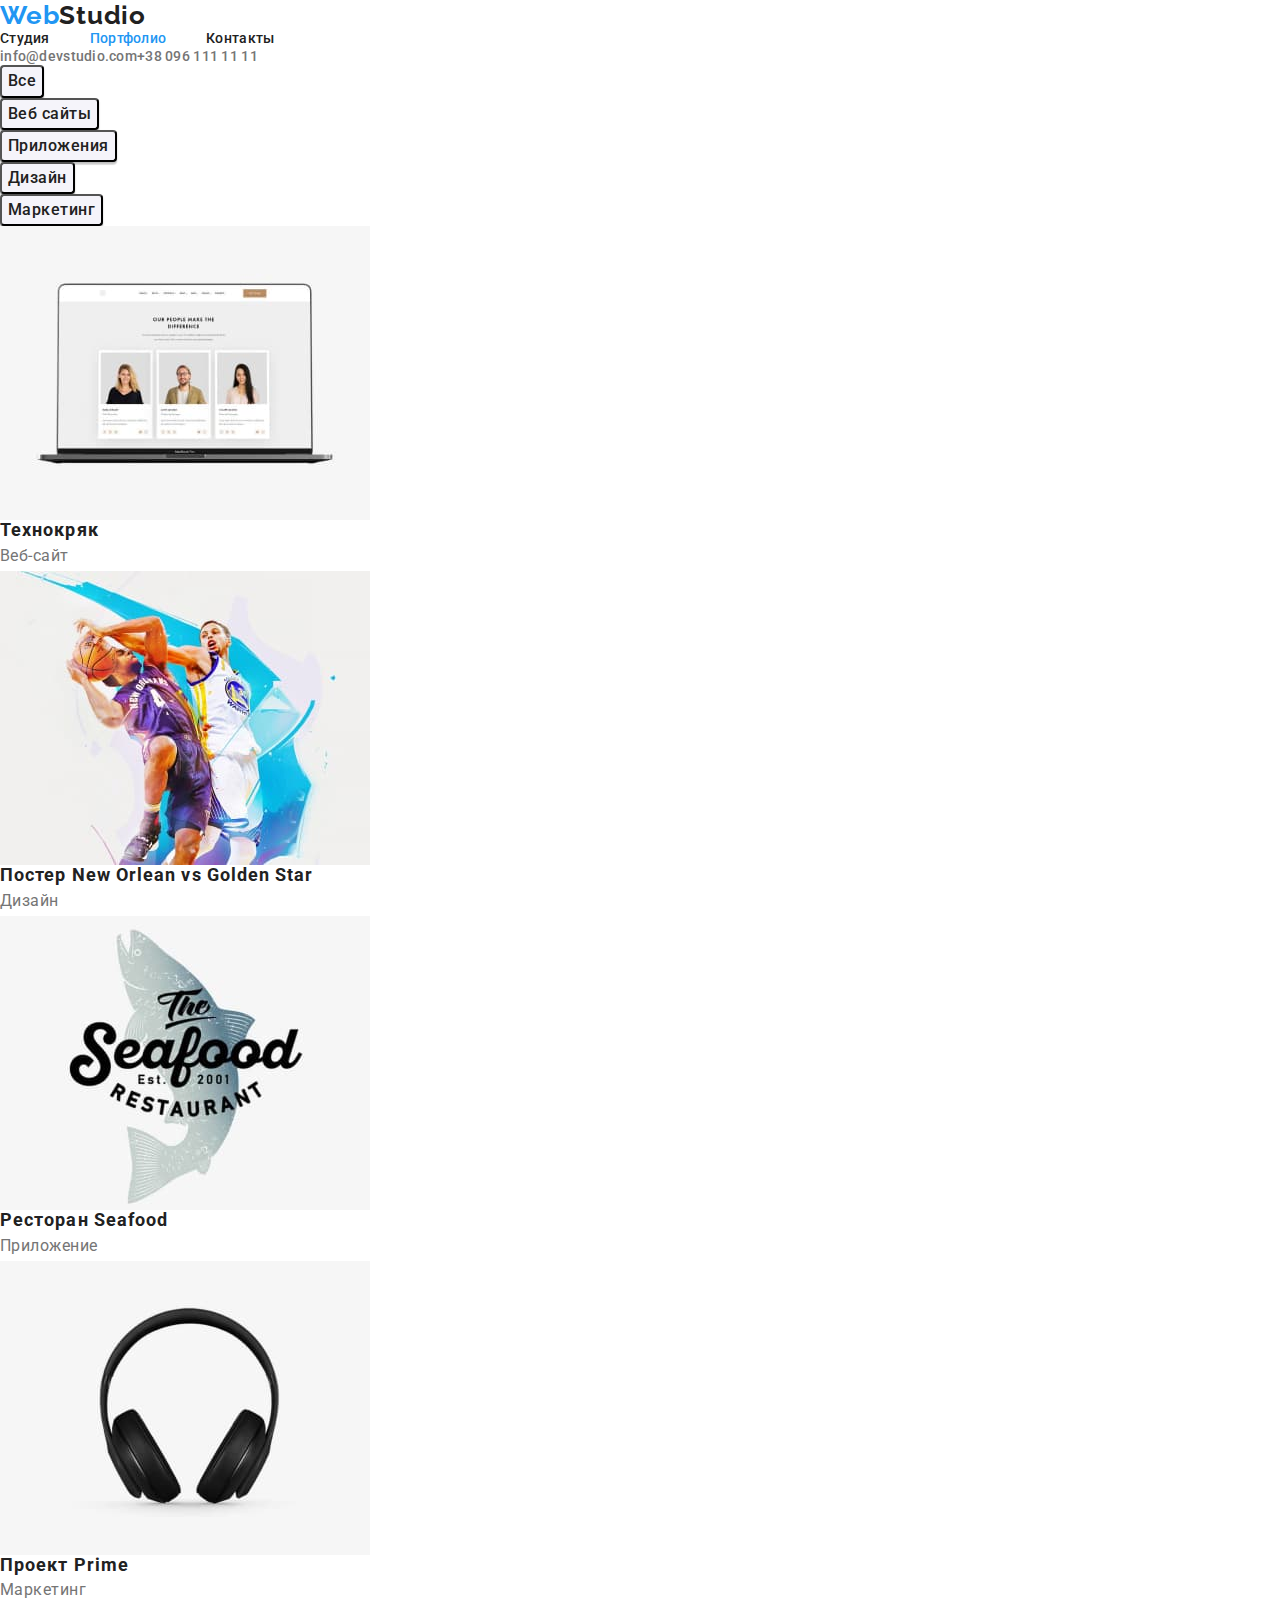
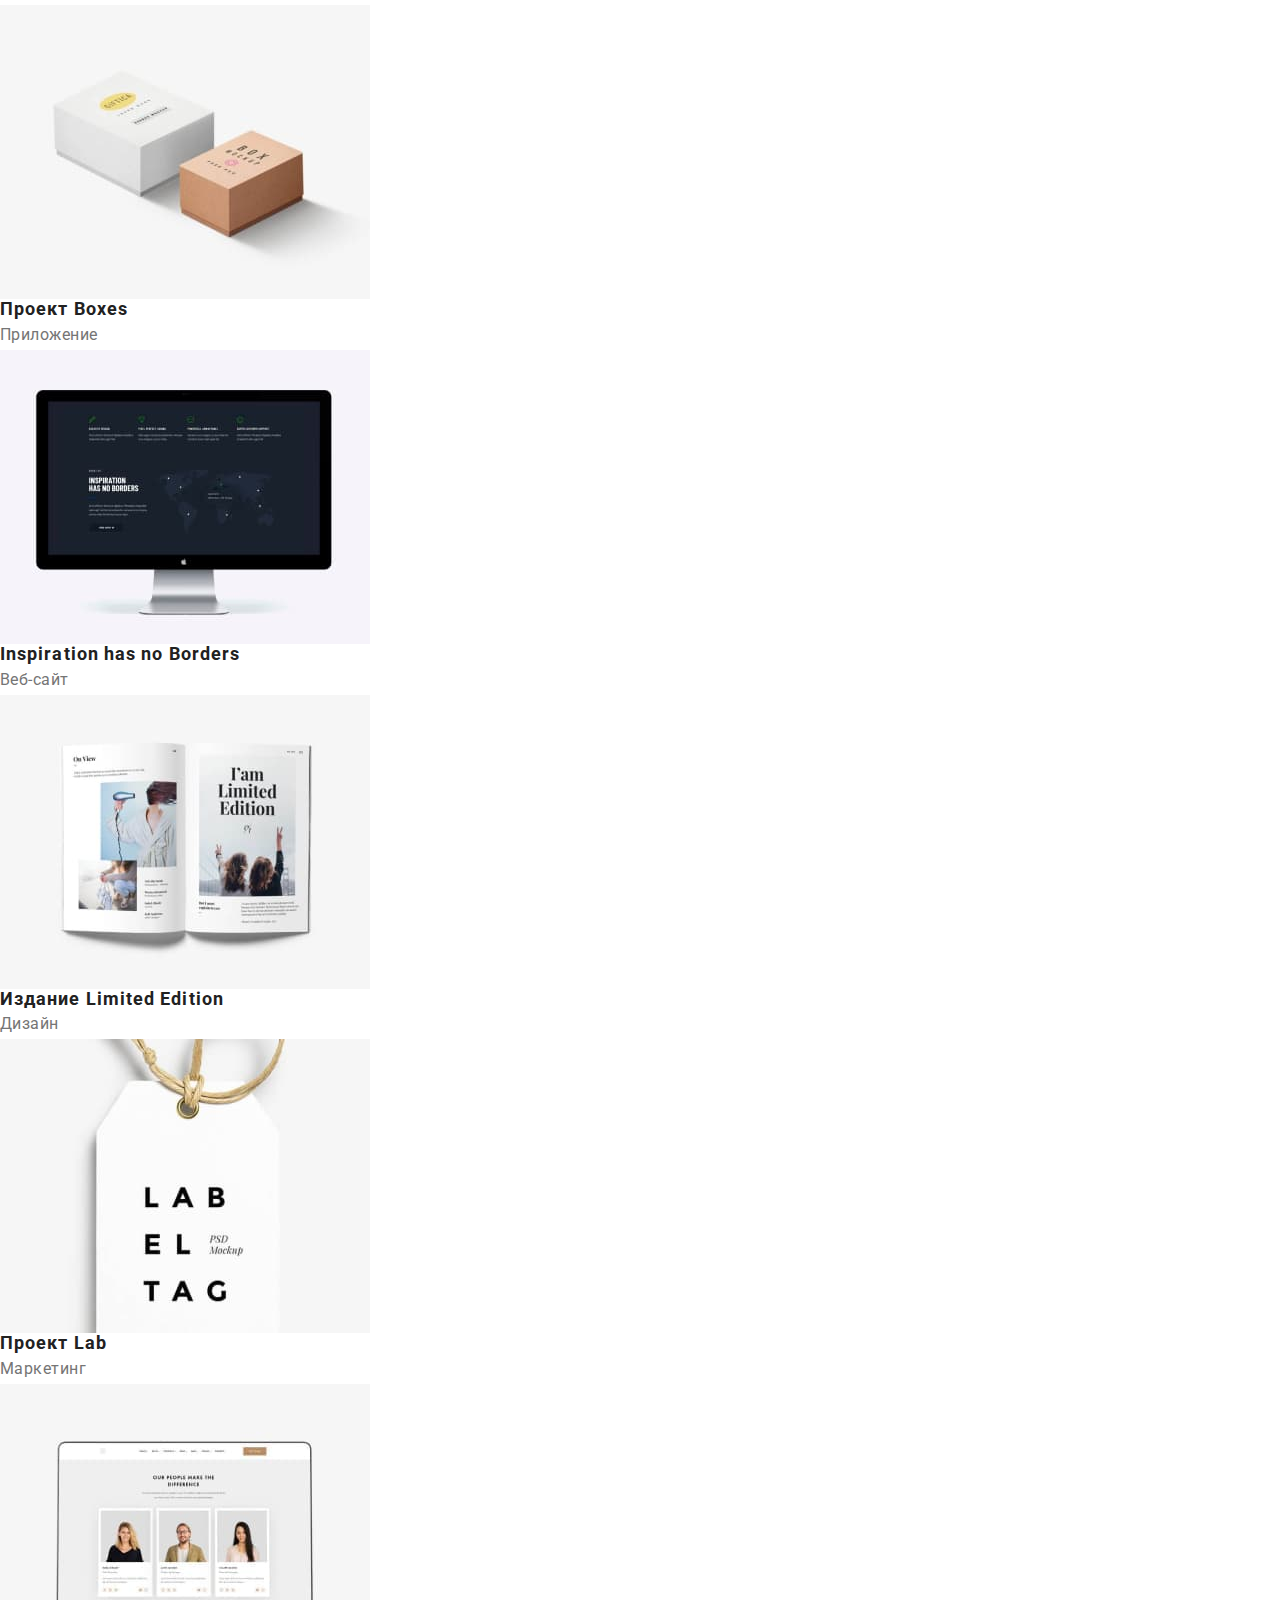
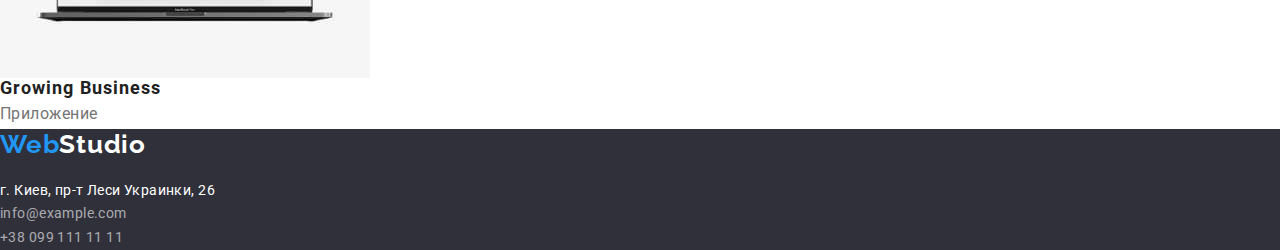
==== portfolio.html @ 6d235d48 "сделал позиционирование до секции about." ====
<!DOCTYPE html>
<html lang="ru">

<head>
    <meta charset="UTF-8">
    <meta http-equiv="X-UA-Compatible" content="IE=edge">
    <meta name="viewport" content="width=device-width, initial-scale=1.0">
    <title>WebStudio</title>
<link rel="preconnect" href="https://fonts.gstatic.com">
<link href="https://fonts.googleapis.com/css2?family=Raleway:wght@700&family=Roboto:wght@400;500;700;900&display=swap"
    rel="stylesheet">
<link rel="stylesheet" href="https://cdnjs.cloudflare.com/ajax/libs/modern-normalize/1.0.0/modern-normalize.min.css" />
<link rel="stylesheet" href="./css/style.css">
</head>
<body>
                                            
                                             <!-- HEADER -->
      <header>
          <nav class="nav-menu">
      <a class="logo link" href="./index.html" lang="en">
                 <span class="logo-text"><span class="logo-two">Web</span>Studio</span>
       </a>
                
     <ul class="nav list"> 
                
                 <li>
                  <a href="./index.html" class="link">Студия</a>
                 </li>
                
                   <li>
                  <a href="./portfolio.html" class="link current">Портфолио</a>
                 </li >
                
              <li>
               <a href="#" class="link">Контакты</a>
             </li>
                
             </ul>
                
              </nav>
<ul class="contacts-top">
    <li>
        <a href="mailto:info@devstudio.com" class="link">info@devstudio.com</a>
    </li>
    <li>
        <a href="tel:+380961111111" class="link">+38 096 111 11 11</a>
    </li>
</ul>

</header>
  <main>                                 

                                                             
      <section class="portfolio-section">
                                                      <!-- h1 Фильтра -->
        <ul class="filters list"> 
   <li> <button type= "button" class="item"> Все </button> </li>
   <li> <button type="button" class="item"> Веб сайты </button> </li>
   <li> <button type="button" class="item"> Приложения </button> </li>
   <li> <button type="button" class="item"> Дизайн </button> </li>
  <li>  <button type="button" class="item"> Маркетинг </button> </li>
</ul>
                                                    <!-- h2 список наших проектов-->
<ul class="projects list"> 

    <li class="portfolio-page">
    <a href="#"class="portfolio-link">
        <img src="./images/laptop.jpg" alt="ноутбук" width="370" height="294">
        <h3 class="project-title">Технокряк</h3>
        <p class="project-type">Веб-сайт</p>
    </a>
</li class="portfolio-page">
<li>
<a href="#"class="portfolio-link">
    <img src="./images/neworlean.jpg" alt="баскетболист" width="370" height="294">
    <h3 class="project-title">Постер <span lang="en">New Orlean vs Golden Star</span> </h3>
    <p class="project-type">Дизайн</p>
   
  </a>
</li>
<li class="portfolio-page">

    <a href="#"class="portfolio-link">
    <img src="./images/seafood.jpg" width="370" height="294" alt="лого ресторана">
    <h3 class="project-title">Ресторан <span lang="en">Seafood</span></h3>
    <p class="project-type">Приложение</p>
</a>  
<li class="portfolio-page">
<a href="#"class="portfolio-link">
    <img src="./images/headphones.jpg" alt="Наушники" width="370" height="294">
    <h3 class="project-title">Проект <span lang="en">Prime</span></h3>
    <p class="project-type"> Маркетинг</p>
  </a>
</li>
<li class="portfolio-page">
    <a href="#"class="portfolio-link">
        <img src="./images/boxes.jpg" alt="Коробки" width="370" height="294">
        <h3 class="project-title">Проект <span lang="en">Boxes</span></h3>
        <p class="project-type">Приложение</p>
    </a>
</li>
<li class="portfolio-page">
    <a href="#"class="portfolio-link">
        <img src="./images/computer.jpg" alt="компьютер" width="370" height="294">
        <h3 class="project-title"><span lang="en">Inspiration has no Borders</span></h3>
        <p class="project-type">Веб-сайт</p>
    </a>
</li>

<li class="portfolio-page">
    <a href="#"class="portfolio-link">
        <img src="./images/limitededition.jpg" alt="Издание журнала" width="370" height="294">
        <h3 class="project-title">Издание <span lang="en">Limited Edition</span></h3>
        <p class="project-type">Дизайн</p>
    </a>
</li>
<li class="portfolio-page">
    <a href="#"class="portfolio-link">
        <img src="./images/lab.jpg" alt="Маркетинговый проект" width="370" height="294">
        <h3 class="project-title">Проект <span lang="en">Lab</span></h3>
        <p class="project-type">Маркетинг</p>
    </a>
</li>
<li class="portfolio-page">
    <a href="#"class="portfolio-link">
        <img src="./images/growingb.jpg" alt="ноутбук" width="370" height="294">
        <h3 class="project-title"><span lang="en">Growing Business</span></h3>
        <p class="project-type">Приложение</p>
    </a>
</li>
</ul>

</section>
</main>
                                                    <!-- Footer -->
  <footer class="footer">
                            
               <a class="logo link" href="./index.html" lang="en">
          <p class="footer-logo-studio"><span class="footer-web">Web</span>Studio</p>
                 </a>
       <address class="footer-address">г. Киев, пр-т Леси Украинки, 26 </address>
                                
        <ul>
               <li class="footer-contact">
             <a class="footer-mail" href="mailto:info@example.com">info@example.com</a>
                </li>
                                
                <li class="footer-contact">
                <a class="footer-tel" href="tel:+380991111111">+38 099 111 11 11</a>
               </li>
        </ul>
                                
 </footer>

 </body>    

 </html>
---- css/style.css ----
:root {
  /* Black */
  --primary-text-color: #000000;
  /* 2nd gray */
  --secondary-text-color: #757575;
  /* White */
  --primary-white-color: #ffffff;
  /* Title black */
  --title-text-color: #212121;
  /* Accent blue */
  --accent-color: #2196f3;
  /* Background Accent blue */
  --accentbgr-color: #188ce8;
  /* Hero, footer background color */
  --darkbgr-color: #2f303a;
  /* Main background color*/
  --mainbgr-color: #e5e5e5;
  /* 2nd Main background color */
  --mainbgrtwo-color: #f5f4fa;
  /* Logo Font */
  --logo-font: Raleway;
  /* Main Font */
  --main-font: Roboto;
}

h1,
h2,
h3,
h4,
h5,
h6,
p {
  margin-top: 0;
  margin-bottom: 0;
}

ul,
ol {
  margin-top: 0;
  margin-bottom: 0;
  padding-left: 0;
}
img {
  display: block;
}

body {
  background-color: var(--primary-white-color);
  color: var(--primary-text-color);
  font-family: var(--main-font), sans-serif;
}

/* Link */
.link {
  text-decoration: none;
  color: inherit;
}
ul {
  list-style: none;
}

.container {
  width: 1200px;
  padding-left: 15px;
  padding-right: 15px;
  margin: 0 auto;
}
.section {
  padding-top: 94px;
  padding-bottom: 94px;
}
/* Хедер */
.header {
  padding-top: 24px;
  padding-bottom: 25px;
  border: 1px solid #ececec;
}

.header-container {
  display: flex;
  align-items: center;
}
.navigation {
  display: flex;
  align-items: center;
}
.nav {
  display: flex;
  align-items: center;
}
.contacts-top {
  display: flex;
  align-items: center;
}

/* Логотип */

.logo-two {
  font-family: var(--logo-font);
  font-style: normal;
  font-weight: 700;
  font-size: 26px;
  line-height: 1.19;

  letter-spacing: 0.03em;

  color: var(--accent-color);
}

.logo-text {
  font-family: var(--logo-font);
  font-style: normal;
  font-weight: 700;
  font-size: 26px;
  line-height: 1.19;

  letter-spacing: 0.03em;

  color: var(--title-text-color);
}

.logo {
  margin-right: 93px;
}

/*  навигационные кнопки хедера */

.nav {
  font-family: Roboto;
  font-style: normal;
  font-weight: 500;
  font-size: 14px;
  line-height: 1.14;
  letter-spacing: 0.02em;

  color: #212121;
}

.nav > li:not(:last-child) {
  margin-right: 40px;
}

.link:hover,
.link:focus {
  font-family: var(--main-font);
  font-style: normal;
  font-weight: 500;
  font-size: 14px;
  line-height: 1.14;
  letter-spacing: 0.02em;

  color: var(--accent-color);
}

.list .link.current {
  color: var(--accent-color);
}

.contacts-top .link {
  font-family: var(--main-font);
  font-style: normal;
  font-weight: 500;
  font-size: 14px;
  line-height: 1.14;
  letter-spacing: 0.02em;

  color: #757575;
}
.contacts-top .link:hover,
.contacts-top .link:focus {
  font-family: var(--main-font);
  font-style: normal;
  font-weight: 500;
  font-size: 14px;
  line-height: 1.14;
  letter-spacing: 0.02em;

  color: var(--accent-color);
}
.mail-link {
  margin-left: 331px;
  margin-right: 50px;
}

/* Hero */
.hero-title {
  font-family: var(--main-font);
  font-style: normal;
  font-weight: 900;
  font-size: 44px;
  line-height: 1.36;

  /* or 136% */

  text-align: center;
  letter-spacing: 0.06em;
  text-transform: uppercase;
  color: var(--primary-white-color);
}

.hero {
  background-color: var(--darkbgr-color);
  padding-top: 200px;
  padding-bottom: 210px;
  text-align: center;
}

.hero-btn {
  color: var(--primary-white-color);
  background-color: var(--accent-color);
  font-family: var(--main-font);
  font-weight: 700;
  font-size: 16px;
  line-height: 1.88;
  /* identical to box height, or 187% */
  display: flex;
  letter-spacing: 0.06em;
  box-shadow: 0px 4px 4px rgba(0, 0, 0, 0.15);
  border-radius: 4px;
  cursor: pointer;
  margin-top: 40px;
  margin-right: auto;
  margin-left: auto;
  padding-top: 10px;
  padding-right: 32px;
  padding-bottom: 10px;
  padding-left: 32px;
}

.hero-btn:hover,
.hero-btn:focus {
  background-color: var(--accentbgr-color);
}
/* Наши преимущества */

.advantages,
.about {
  background-color: var(--mainbgr-color);
}
.advantages-title {
  font-family: var(--main-font);
  font-style: normal;
  font-weight: bold;
  font-size: 14px;
  line-height: 1.14;
  letter-spacing: 0.03em;
  text-transform: uppercase;

  color: var(--title-text-color);
}
.advantages-item {
  font-family: var(--main-font);
  font-style: normal;
  font-weight: normal;
  font-size: 14px;
  line-height: 1.71;
  /* or 171% */

  letter-spacing: 0.03em;
  color: var(--secondary-text-color);
  margin-top: 10px;
  margin-right: 30px;
}
.advantages-item:not(:last-child) {
  margin-top: 10px;
  margin-right: 30px;
}

/* -- Чем мы занимаемся --> */

.about-title {
  font-family: var(--main-font);
  font-style: normal;
  font-weight: bold;
  font-size: 36px;
  line-height: 1.16;
  text-align: center;
  letter-spacing: 0.03em;

  color: var(--title-text-color);
}
.advantages-container {
  display: flex;
  justify-content: space-between;
  margin-right: 30px;
}
.advantages-title {
  display: flex flex;
}

/* -- Список команды --> */
.team-section {
  background-color: var(--mainbgrtwo-color);
}

.team-title {
  font-family: var(--main-font);
  font-style: normal;
  font-weight: bold;
  font-size: 36px;
  line-height: 1.16;
  text-align: center;
  letter-spacing: 0.03em;

  color: var(--title-text-color);
}

.name {
  font-family: var(--main-font);
  font-style: normal;
  font-weight: 500;
  font-size: 16px;
  line-height: 1.18;

  letter-spacing: 0.03em;

  color: var(--title-text-color);
}
.team-job {
  font-family: var(--main-font);
  font-style: normal;
  font-weight: normal;
  font-size: 16px;
  line-height: 19px;

  letter-spacing: 0.03em;

  color: var(--secondary-text-color);
}
/* Footer */
.footer {
  background-color: var(--darkbgr-color);
}

/* Footer logo */

.footer-web {
  font-family: var(--logo-font);
  font-style: normal;
  font-weight: bold;
  font-size: 26px;
  line-height: 1.19;

  letter-spacing: 0.03em;

  color: var(--accent-color);
}

.footer-logo-studio {
  font-family: var(--logo-font);
  font-style: normal;
  font-weight: bold;
  font-size: 26px;
  line-height: 1.19;
  letter-spacing: 0.03em;

  color: var(--primary-white-color);
}

.footer-address {
  font-family: var(--main-font);
  font-style: normal;
  font-weight: normal;
  font-size: 14px;
  line-height: 1.72;
  letter-spacing: 0.03em;

  color: var(--primary-white-color);
}

.footer-mail,
.footer-tel {
  font-family: var(--main-font);
  font-style: normal;
  font-weight: normal;
  font-size: 14px;
  line-height: 1.71;

  letter-spacing: 0.03em;

  color: rgba(255, 255, 255, 0.6);
}
.footer-mail:hover,
.footer-mail:focus,
.footer-tel:hover,
.footer-tel:focus {
  color: var(--accent-color);
}

.footer-mail,
.footer-tel {
  text-decoration: none;
}

/* Портфолио */

.main {
  background-color: var(--mainbgrtwo-color);
}

.filters .item {
  background-color: var(--mainbgrtwo-color);
  color: var(--title-text-color);
  font-family: var(--main-font);
  font-weight: 500;
  font-size: 16px;
  line-height: 1.64;

  text-align: center;
  letter-spacing: 0.03em;

  cursor: pointer;
  box-shadow: 0px 3px 1px rgba(0, 0, 0, 0.1), 0px 1px 2px rgba(0, 0, 0, 0.08),
    0px 2px 2px rgba(0, 0, 0, 0.12);
  border-radius: 4px;
}
.filters .item:hover,
.filters .item:focus {
  background-color: var(--accent-color);
  color: var(--primary-white-color);
}

/* -- h2 список наших проектов--> */
.portfolio-link {
  text-decoration: none;
}
.project-title {
  font-family: var(--main-font);
  font-style: normal;
  font-weight: bold;
  font-size: 18px;
  line-height: 2x;

  letter-spacing: 0.06em;

  color: var(--title-text-color);
}

.project-type {
  font-family: var(--main-font);
  font-style: normal;
  font-weight: normal;
  font-size: 16px;
  line-height: 30px;
  /* identical to box height, or 187% */

  letter-spacing: 0.03em;

  color: var(--secondary-text-color);
}
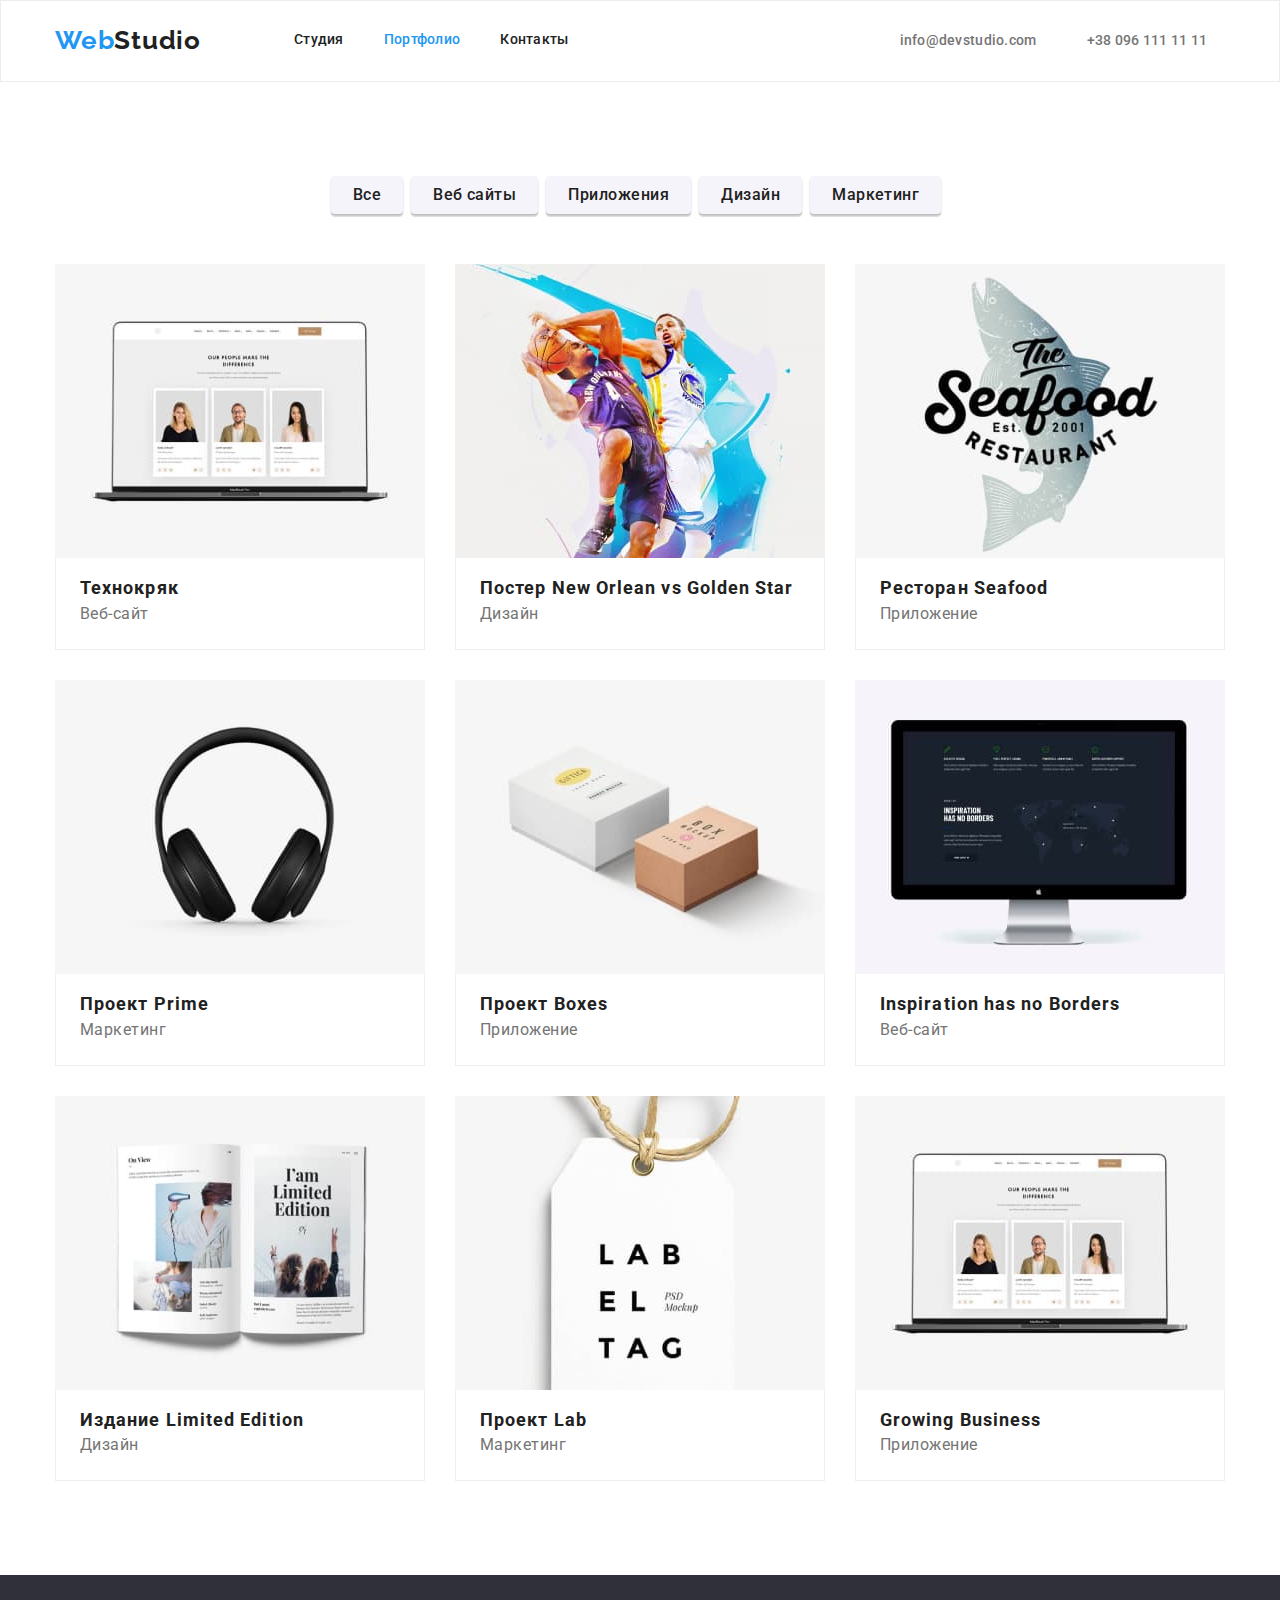
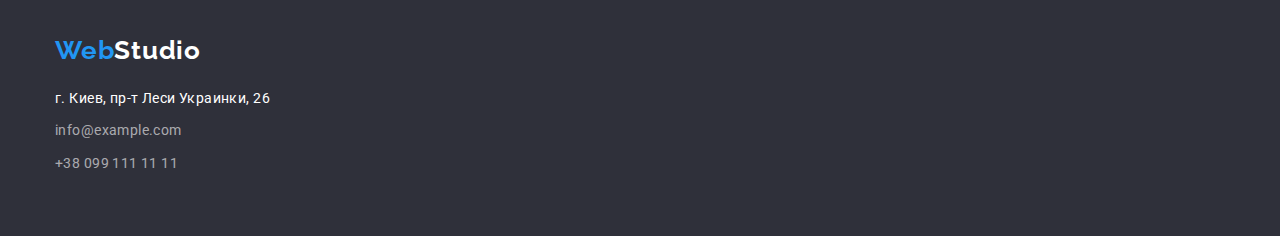
==== commit e1f17c86: "сделанные 2 страницы" ====
--- a/portfolio.html
+++ b/portfolio.html
@@ -15,45 +15,41 @@
 <body>
                                             
                                              <!-- HEADER -->
-      <header>
-          <nav class="nav-menu">
-      <a class="logo link" href="./index.html" lang="en">
-                 <span class="logo-text"><span class="logo-two">Web</span>Studio</span>
-       </a>
-                
-     <ul class="nav list"> 
-                
-                 <li>
-                  <a href="./index.html" class="link">Студия</a>
-                 </li>
-                
-                   <li>
-                  <a href="./portfolio.html" class="link current">Портфолио</a>
-                 </li >
-                
-              <li>
-               <a href="#" class="link">Контакты</a>
-             </li>
-                
-             </ul>
-                
-              </nav>
-<ul class="contacts-top">
-    <li>
-        <a href="mailto:info@devstudio.com" class="link">info@devstudio.com</a>
-    </li>
-    <li>
-        <a href="tel:+380961111111" class="link">+38 096 111 11 11</a>
-    </li>
-</ul>
-
-</header>
+    <!-- HEADER -->
+    <header class="header">
+        
+        <div class="container header-container">
+            <nav class="navigation">
+                <a class="logo link" href="./index.html" lang="en">
+                    <span class="logo-text"><span class="logo-two">Web</span>Studio</span>
+                </a>
+    
+                <ul class="nav list">
+    
+                    <li><a href="./index.html" class="link">Студия</a> </li>
+                    <li><a href="./portfolio.html" class="link current">Портфолио</a> </li>
+                    <li><a href="#" class="link">Контакты</a> </li>
+                </ul>
+    
+            </nav>
+    
+            <ul class="contacts-top">
+                <li>
+                    <a href="mailto:info@devstudio.com" class="link mail-link">info@devstudio.com</a>
+                </li>
+                <li>
+                    <a href="tel:+380961111111" class="link">+38 096 111 11 11</a>
+                </li>
+            </ul>
+        </div>
+    </header>
   <main>                                 
 
-                                                             
-      <section class="portfolio-section">
-                                                      <!-- h1 Фильтра -->
-        <ul class="filters list"> 
+                                                             <!--h1 фильтра  -->
+      <section class="portfolio section">
+        <div class="container">
+                                                      
+        <ul class="filters list parents"> 
    <li> <button type= "button" class="item"> Все </button> </li>
    <li> <button type="button" class="item"> Веб сайты </button> </li>
    <li> <button type="button" class="item"> Приложения </button> </li>
@@ -61,96 +57,130 @@
   <li>  <button type="button" class="item"> Маркетинг </button> </li>
 </ul>
                                                     <!-- h2 список наших проектов-->
-<ul class="projects list"> 
+
+                                                    
+<ul class="projects list parents-projects"> 
 
     <li class="portfolio-page">
-    <a href="#"class="portfolio-link">
+    <a href="#" class="portfolio-link">
         <img src="./images/laptop.jpg" alt="ноутбук" width="370" height="294">
+    </a>
+    <div class="card"> 
         <h3 class="project-title">Технокряк</h3>
         <p class="project-type">Веб-сайт</p>
-    </a>
-</li class="portfolio-page">
-<li>
+    </div>
+</li>
+
+<li class="portfolio-page">
 <a href="#"class="portfolio-link">
     <img src="./images/neworlean.jpg" alt="баскетболист" width="370" height="294">
+</a>
+<div class="card"> 
     <h3 class="project-title">Постер <span lang="en">New Orlean vs Golden Star</span> </h3>
     <p class="project-type">Дизайн</p>
-   
-  </a>
+</div>
+
 </li>
+
 <li class="portfolio-page">
 
-    <a href="#"class="portfolio-link">
+    <a href="#"class="portfolio-link"> 
     <img src="./images/seafood.jpg" width="370" height="294" alt="лого ресторана">
+    </a>
+    <div class="card">
     <h3 class="project-title">Ресторан <span lang="en">Seafood</span></h3>
     <p class="project-type">Приложение</p>
-</a>  
+    </div>
+</li>
+
 <li class="portfolio-page">
 <a href="#"class="portfolio-link">
+   
     <img src="./images/headphones.jpg" alt="Наушники" width="370" height="294">
+</a>
+<div class="card">
     <h3 class="project-title">Проект <span lang="en">Prime</span></h3>
     <p class="project-type"> Маркетинг</p>
-  </a>
-</li>
-<li class="portfolio-page">
-    <a href="#"class="portfolio-link">
-        <img src="./images/boxes.jpg" alt="Коробки" width="370" height="294">
-        <h3 class="project-title">Проект <span lang="en">Boxes</span></h3>
-        <p class="project-type">Приложение</p>
-    </a>
-</li>
-<li class="portfolio-page">
-    <a href="#"class="portfolio-link">
-        <img src="./images/computer.jpg" alt="компьютер" width="370" height="294">
-        <h3 class="project-title"><span lang="en">Inspiration has no Borders</span></h3>
-        <p class="project-type">Веб-сайт</p>
-    </a>
+</div>
 </li>
 
 <li class="portfolio-page">
     <a href="#"class="portfolio-link">
+        
+        <img src="./images/boxes.jpg" alt="Коробки" width="370" height="294">
+    </a>
+<div class="card"> 
+        <h3 class="project-title">Проект <span lang="en">Boxes</span></h3>
+        <p class="project-type">Приложение</p>
+</div>   
+</li>
+
+<li class="portfolio-page">
+    <a href="#"class="portfolio-link">
+        
+        <img src="./images/computer.jpg" alt="компьютер" width="370" height="294">
+    </a>
+    <div class="card">
+        <h3 class="project-title"><span lang="en">Inspiration has no Borders</span></h3>
+        <p class="project-type">Веб-сайт</p>
+    </div>
+</li>
+
+<li class="portfolio-page">
+    
+    <a href="#"class="portfolio-link">
         <img src="./images/limitededition.jpg" alt="Издание журнала" width="370" height="294">
+    </a>
+    <div class="card"> 
         <h3 class="project-title">Издание <span lang="en">Limited Edition</span></h3>
         <p class="project-type">Дизайн</p>
-    </a>
+    </div>
 </li>
+
 <li class="portfolio-page">
     <a href="#"class="portfolio-link">
         <img src="./images/lab.jpg" alt="Маркетинговый проект" width="370" height="294">
+    </a>
+    <div class="card">
         <h3 class="project-title">Проект <span lang="en">Lab</span></h3>
         <p class="project-type">Маркетинг</p>
-    </a>
+    </div>
 </li>
+
 <li class="portfolio-page">
     <a href="#"class="portfolio-link">
         <img src="./images/growingb.jpg" alt="ноутбук" width="370" height="294">
+    </a>
+    <div class="card"> 
         <h3 class="project-title"><span lang="en">Growing Business</span></h3>
         <p class="project-type">Приложение</p>
-    </a>
+    </div>
 </li>
 </ul>
-
+</div>
 </section>
 </main>
                                                     <!-- Footer -->
-  <footer class="footer">
-                            
-               <a class="logo link" href="./index.html" lang="en">
-          <p class="footer-logo-studio"><span class="footer-web">Web</span>Studio</p>
-                 </a>
-       <address class="footer-address">г. Киев, пр-т Леси Украинки, 26 </address>
-                                
-        <ul>
-               <li class="footer-contact">
-             <a class="footer-mail" href="mailto:info@example.com">info@example.com</a>
+    
+    <footer class="footer">
+        <div class="container footer-container">
+    
+            <a class="logo link" href="./index.html" lang="en">
+                <span class="footer-logo-studio"><span class="footer-web">Web</span>Studio</span>
+            </a>
+            <address class="footer-address">г. Киев, пр-т Леси Украинки, 26 </address>
+    
+            <ul>
+                <li class="footer-contact">
+                    <a class="footer-mail" href="mailto:info@example.com">info@example.com</a>
                 </li>
-                                
+    
                 <li class="footer-contact">
-                <a class="footer-tel" href="tel:+380991111111">+38 099 111 11 11</a>
-               </li>
-        </ul>
-                                
- </footer>
+                    <a class="footer-tel" href="tel:+380991111111">+38 099 111 11 11</a>
+                </li>
+            </ul>
+        </div>
+    </footer>
 
  </body>    
 
--- a/css/style.css
+++ b/css/style.css
@@ -261,10 +261,6 @@
   margin-top: 10px;
   margin-right: 30px;
 }
-.advantages-item:not(:last-child) {
-  margin-top: 10px;
-  margin-right: 30px;
-}
 
 /* -- Чем мы занимаемся --> */
 
@@ -278,14 +274,18 @@
   letter-spacing: 0.03em;
 
   color: var(--title-text-color);
+  margin-bottom: 50px;
 }
 .advantages-container {
   display: flex;
   justify-content: space-between;
   margin-right: 30px;
-}
-.advantages-title {
-  display: flex flex;
+  margin-top: 10px;
+}
+
+.about-container {
+  display: flex;
+  justify-content: space-between;
 }
 
 /* -- Список команды --> */
@@ -303,6 +303,7 @@
   letter-spacing: 0.03em;
 
   color: var(--title-text-color);
+  margin-bottom: 50px;
 }
 
 .name {
@@ -315,6 +316,9 @@
   letter-spacing: 0.03em;
 
   color: var(--title-text-color);
+  text-align: center;
+  margin-bottom: 10px;
+  
 }
 .team-job {
   font-family: var(--main-font);
@@ -326,10 +330,34 @@
   letter-spacing: 0.03em;
 
   color: var(--secondary-text-color);
+  text-align: center;
+  margin-bottom: 30px;
+}
+.team-img {
+margin-bottom: 30px;
+}
+
+.team-card {
+  width: 270px;
+  height: 368px;
+  background: var(--primary-white-color));
+  /* material shadow v1 */
+
+  box-shadow: 0px 1px 3px rgba(0, 0, 0, 0.12), 0px 1px 1px rgba(0, 0, 0, 0.14),
+    0px 2px 1px rgba(0, 0, 0, 0.2);
+  border-radius: 0px 0px 4px 4px;
+  margin-left: 30px;
+  flex-basis: calc((100% - 90px) / 3); 
+}
+.team-container {
+  display: flex;
+ margin-left: -30px;
 }
 /* Footer */
 .footer {
   background-color: var(--darkbgr-color);
+  padding-top: 60px;
+  padding-bottom: 60px;
 }
 
 /* Footer logo */
@@ -355,6 +383,7 @@
   letter-spacing: 0.03em;
 
   color: var(--primary-white-color);
+
 }
 
 .footer-address {
@@ -366,6 +395,8 @@
   letter-spacing: 0.03em;
 
   color: var(--primary-white-color);
+  margin-top: 20px;
+  margin-bottom: 9px;
 }
 
 .footer-mail,
@@ -379,6 +410,7 @@
   letter-spacing: 0.03em;
 
   color: rgba(255, 255, 255, 0.6);
+
 }
 .footer-mail:hover,
 .footer-mail:focus,
@@ -391,6 +423,10 @@
 .footer-tel {
   text-decoration: none;
 }
+.footer-contact:not(:last-child) {
+  margin-bottom: 9px;
+}
+
 
 /* Портфолио */
 
@@ -410,19 +446,56 @@
   letter-spacing: 0.03em;
 
   cursor: pointer;
-  box-shadow: 0px 3px 1px rgba(0, 0, 0, 0.1), 0px 1px 2px rgba(0, 0, 0, 0.08),
-    0px 2px 2px rgba(0, 0, 0, 0.12);
-  border-radius: 4px;
+  box-shadow: 0px 3px 1px rgba(0, 0, 0, 0.1), 0px 1px 2px rgba(0, 0, 0, 0.08), 0px 2px 2px rgba(0, 0, 0, 0.12);
+border-radius: 4px;
+  border: none;
+margin-right: 8px;
+margin-bottom: 50px;
+padding: 6px 22px;
+
 }
 .filters .item:hover,
 .filters .item:focus {
   background-color: var(--accent-color);
   color: var(--primary-white-color);
 }
+.parents {
+  display: flex;
+  text-align: center;
+  justify-content: center;
+}
+
 
 /* -- h2 список наших проектов--> */
+.card {
+background: #FFFFFF;
+border: 1px solid #EEEEEE;
+box-sizing: border-box;
+border-top: none;
+padding: 20px 24px
+}
+
+
+
+.parents-projects
+{
+  display: flex;
+  flex-wrap: wrap;
+margin-left: -30px;
+ margin-top: -30px;
+}
+
+
+
+.portfolio-page {
+  margin-left: 30px;
+  margin-top: 30px;
+  flex-basis: calc((100% - 90px) / 3);
+}
+
 .portfolio-link {
   text-decoration: none;
+  
 }
 .project-title {
   font-family: var(--main-font);
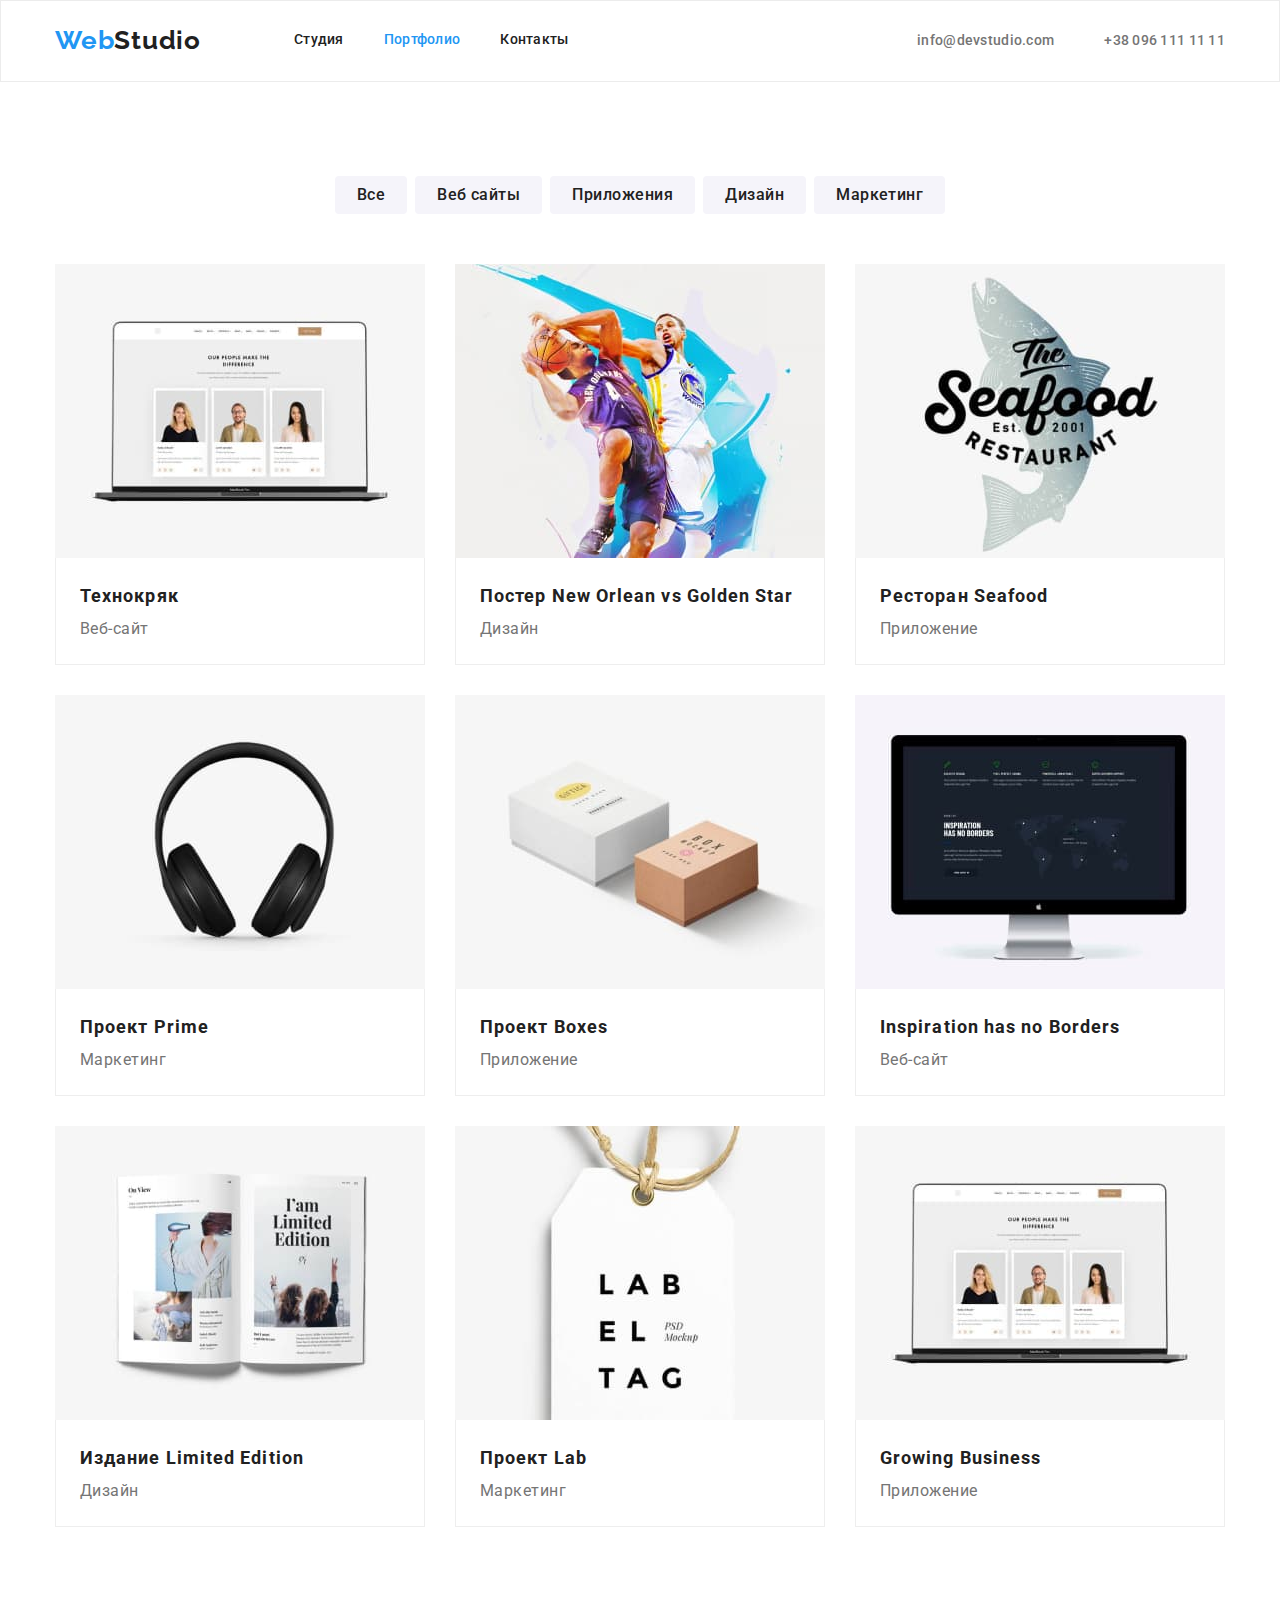
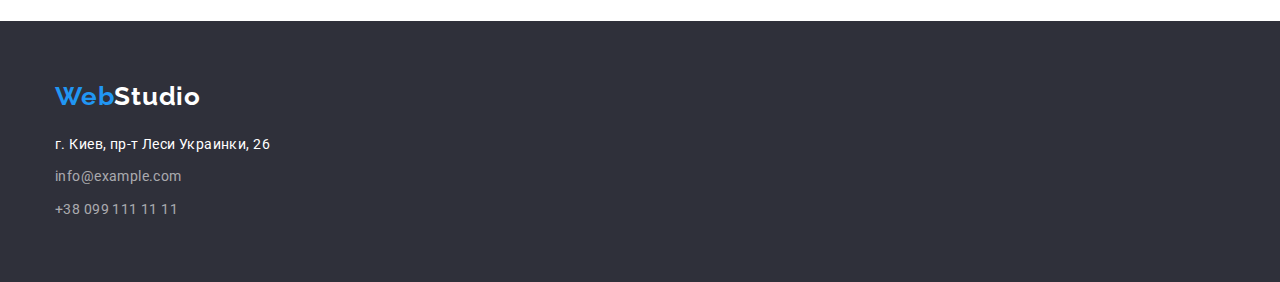
==== commit 96238add: "внес правки после первого ресабмита" ====
--- a/portfolio.html
+++ b/portfolio.html
@@ -49,11 +49,11 @@
       <section class="portfolio section">
         <div class="container">
                                                       
-        <ul class="filters list parents"> 
-   <li> <button type= "button" class="item"> Все </button> </li>
-   <li> <button type="button" class="item"> Веб сайты </button> </li>
-   <li> <button type="button" class="item"> Приложения </button> </li>
-   <li> <button type="button" class="item"> Дизайн </button> </li>
+<ul class="filters list parents"> 
+   <li class="button-li"> <button type= "button" class="item"> Все </button> </li>
+   <li class="button-li"> <button type="button" class="item"> Веб сайты </button> </li>
+   <li class="button-li"> <button type="button" class="item"> Приложения </button> </li>
+   <li class="button-li"> <button type="button" class="item"> Дизайн </button> </li>
   <li>  <button type="button" class="item"> Маркетинг </button> </li>
 </ul>
                                                     <!-- h2 список наших проектов-->
@@ -64,96 +64,102 @@
     <li class="portfolio-page">
     <a href="#" class="portfolio-link">
         <img src="./images/laptop.jpg" alt="ноутбук" width="370" height="294">
-    </a>
+    
     <div class="card"> 
         <h3 class="project-title">Технокряк</h3>
         <p class="project-type">Веб-сайт</p>
+    </a>
     </div>
 </li>
 
 <li class="portfolio-page">
-<a href="#"class="portfolio-link">
+<a href="#" class="portfolio-link">
     <img src="./images/neworlean.jpg" alt="баскетболист" width="370" height="294">
-</a>
+
 <div class="card"> 
     <h3 class="project-title">Постер <span lang="en">New Orlean vs Golden Star</span> </h3>
     <p class="project-type">Дизайн</p>
+    </a>
 </div>
 
 </li>
 
 <li class="portfolio-page">
 
-    <a href="#"class="portfolio-link"> 
+    <a href="#" class="portfolio-link"> 
     <img src="./images/seafood.jpg" width="370" height="294" alt="лого ресторана">
-    </a>
     <div class="card">
     <h3 class="project-title">Ресторан <span lang="en">Seafood</span></h3>
     <p class="project-type">Приложение</p>
+    </a>
     </div>
 </li>
 
 <li class="portfolio-page">
-<a href="#"class="portfolio-link">
+<a href="#" class="portfolio-link">
    
     <img src="./images/headphones.jpg" alt="Наушники" width="370" height="294">
-</a>
 <div class="card">
     <h3 class="project-title">Проект <span lang="en">Prime</span></h3>
     <p class="project-type"> Маркетинг</p>
+    </a>
 </div>
 </li>
 
 <li class="portfolio-page">
-    <a href="#"class="portfolio-link">
+    <a href="#" class="portfolio-link">
         
         <img src="./images/boxes.jpg" alt="Коробки" width="370" height="294">
-    </a>
 <div class="card"> 
         <h3 class="project-title">Проект <span lang="en">Boxes</span></h3>
         <p class="project-type">Приложение</p>
+     </a>
 </div>   
 </li>
 
 <li class="portfolio-page">
-    <a href="#"class="portfolio-link">
+    <a href="#" class="portfolio-link">
         
         <img src="./images/computer.jpg" alt="компьютер" width="370" height="294">
-    </a>
+    
     <div class="card">
         <h3 class="project-title"><span lang="en">Inspiration has no Borders</span></h3>
         <p class="project-type">Веб-сайт</p>
+        </a>
     </div>
 </li>
 
 <li class="portfolio-page">
     
-    <a href="#"class="portfolio-link">
+    <a href="#" class="portfolio-link">
         <img src="./images/limitededition.jpg" alt="Издание журнала" width="370" height="294">
-    </a>
+    
     <div class="card"> 
         <h3 class="project-title">Издание <span lang="en">Limited Edition</span></h3>
         <p class="project-type">Дизайн</p>
+        </a>
     </div>
 </li>
 
 <li class="portfolio-page">
-    <a href="#"class="portfolio-link">
+    <a href="#" class="portfolio-link">
         <img src="./images/lab.jpg" alt="Маркетинговый проект" width="370" height="294">
-    </a>
+    
     <div class="card">
         <h3 class="project-title">Проект <span lang="en">Lab</span></h3>
         <p class="project-type">Маркетинг</p>
+    </a>
     </div>
 </li>
 
 <li class="portfolio-page">
-    <a href="#"class="portfolio-link">
+    <a href="#" class="portfolio-link">
         <img src="./images/growingb.jpg" alt="ноутбук" width="370" height="294">
-    </a>
+    
     <div class="card"> 
         <h3 class="project-title"><span lang="en">Growing Business</span></h3>
         <p class="project-type">Приложение</p>
+     </a>
     </div>
 </li>
 </ul>
--- a/css/style.css
+++ b/css/style.css
@@ -91,6 +91,7 @@
 .contacts-top {
   display: flex;
   align-items: center;
+  margin-left: auto;
 }
 
 /* Логотип */
@@ -178,7 +179,6 @@
   color: var(--accent-color);
 }
 .mail-link {
-  margin-left: 331px;
   margin-right: 50px;
 }
 
@@ -201,7 +201,7 @@
 .hero {
   background-color: var(--darkbgr-color);
   padding-top: 200px;
-  padding-bottom: 210px;
+  padding-bottom: 200px;
   text-align: center;
 }
 
@@ -225,6 +225,7 @@
   padding-right: 32px;
   padding-bottom: 10px;
   padding-left: 32px;
+  border: none;
 }
 
 .hero-btn:hover,
@@ -235,7 +236,7 @@
 
 .advantages,
 .about {
-  background-color: var(--mainbgr-color);
+  background-color: var(--primary-white-color);
 }
 .advantages-title {
   font-family: var(--main-font);
@@ -279,8 +280,6 @@
 .advantages-container {
   display: flex;
   justify-content: space-between;
-  margin-right: 30px;
-  margin-top: 10px;
 }
 
 .about-container {
@@ -318,7 +317,6 @@
   color: var(--title-text-color);
   text-align: center;
   margin-bottom: 10px;
-  
 }
 .team-job {
   font-family: var(--main-font);
@@ -331,27 +329,24 @@
 
   color: var(--secondary-text-color);
   text-align: center;
-  margin-bottom: 30px;
-}
-.team-img {
-margin-bottom: 30px;
-}
-
+}
+
+.team-div {
+  padding-top: 30px;
+  padding-bottom: 30px;
+  box-shadow: 0px 1px 3px rgb(0 0 0 / 12%), 0px 1px 1px rgb(0 0 0 / 14%),
+    0px 2px 1px rgb(0 0 0 / 20%);
+  border-radius: 0px 0px 4px 4px;
+  background-color: var(--primary-white-color);
+}
 .team-card {
-  width: 270px;
-  height: 368px;
-  background: var(--primary-white-color));
-  /* material shadow v1 */
-
-  box-shadow: 0px 1px 3px rgba(0, 0, 0, 0.12), 0px 1px 1px rgba(0, 0, 0, 0.14),
-    0px 2px 1px rgba(0, 0, 0, 0.2);
-  border-radius: 0px 0px 4px 4px;
   margin-left: 30px;
-  flex-basis: calc((100% - 90px) / 3); 
-}
+  flex-basis: calc((100% - 120px) / 4);
+}
+
 .team-container {
   display: flex;
- margin-left: -30px;
+  margin-left: -30px;
 }
 /* Footer */
 .footer {
@@ -383,7 +378,6 @@
   letter-spacing: 0.03em;
 
   color: var(--primary-white-color);
-
 }
 
 .footer-address {
@@ -410,7 +404,6 @@
   letter-spacing: 0.03em;
 
   color: rgba(255, 255, 255, 0.6);
-
 }
 .footer-mail:hover,
 .footer-mail:focus,
@@ -427,7 +420,6 @@
   margin-bottom: 9px;
 }
 
-
 /* Портфолио */
 
 .main {
@@ -446,46 +438,45 @@
   letter-spacing: 0.03em;
 
   cursor: pointer;
-  box-shadow: 0px 3px 1px rgba(0, 0, 0, 0.1), 0px 1px 2px rgba(0, 0, 0, 0.08), 0px 2px 2px rgba(0, 0, 0, 0.12);
-border-radius: 4px;
+  background: #f5f4fa;
+  border-radius: 4px;
   border: none;
-margin-right: 8px;
-margin-bottom: 50px;
-padding: 6px 22px;
-
-}
+  padding: 6px 22px;
+}
+.button-li {
+  margin-right: 8px;
+}
+
 .filters .item:hover,
 .filters .item:focus {
   background-color: var(--accent-color);
   color: var(--primary-white-color);
+  box-shadow: 0px 3px 1px rgba(0, 0, 0, 0.1), 0px 1px 2px rgba(0, 0, 0, 0.08),
+    0px 2px 2px rgba(0, 0, 0, 0.12);
+  border-radius: 4px;
 }
 .parents {
   display: flex;
   text-align: center;
   justify-content: center;
-}
-
+  margin-bottom: 50px;
+}
 
 /* -- h2 список наших проектов--> */
 .card {
-background: #FFFFFF;
-border: 1px solid #EEEEEE;
-box-sizing: border-box;
-border-top: none;
-padding: 20px 24px
-}
-
-
-
-.parents-projects
-{
+  background: #ffffff;
+  border: 1px solid #eeeeee;
+  box-sizing: border-box;
+  border-top: none;
+  padding: 20px 24px;
+}
+
+.parents-projects {
   display: flex;
   flex-wrap: wrap;
-margin-left: -30px;
- margin-top: -30px;
-}
-
-
+  margin-left: -30px;
+  margin-top: -30px;
+}
 
 .portfolio-page {
   margin-left: 30px;
@@ -495,14 +486,14 @@
 
 .portfolio-link {
   text-decoration: none;
-  
+  display: block;
 }
 .project-title {
   font-family: var(--main-font);
   font-style: normal;
   font-weight: bold;
   font-size: 18px;
-  line-height: 2x;
+  line-height: 2;
 
   letter-spacing: 0.06em;
 
@@ -514,7 +505,7 @@
   font-style: normal;
   font-weight: normal;
   font-size: 16px;
-  line-height: 30px;
+  line-height: 1.87;
   /* identical to box height, or 187% */
 
   letter-spacing: 0.03em;
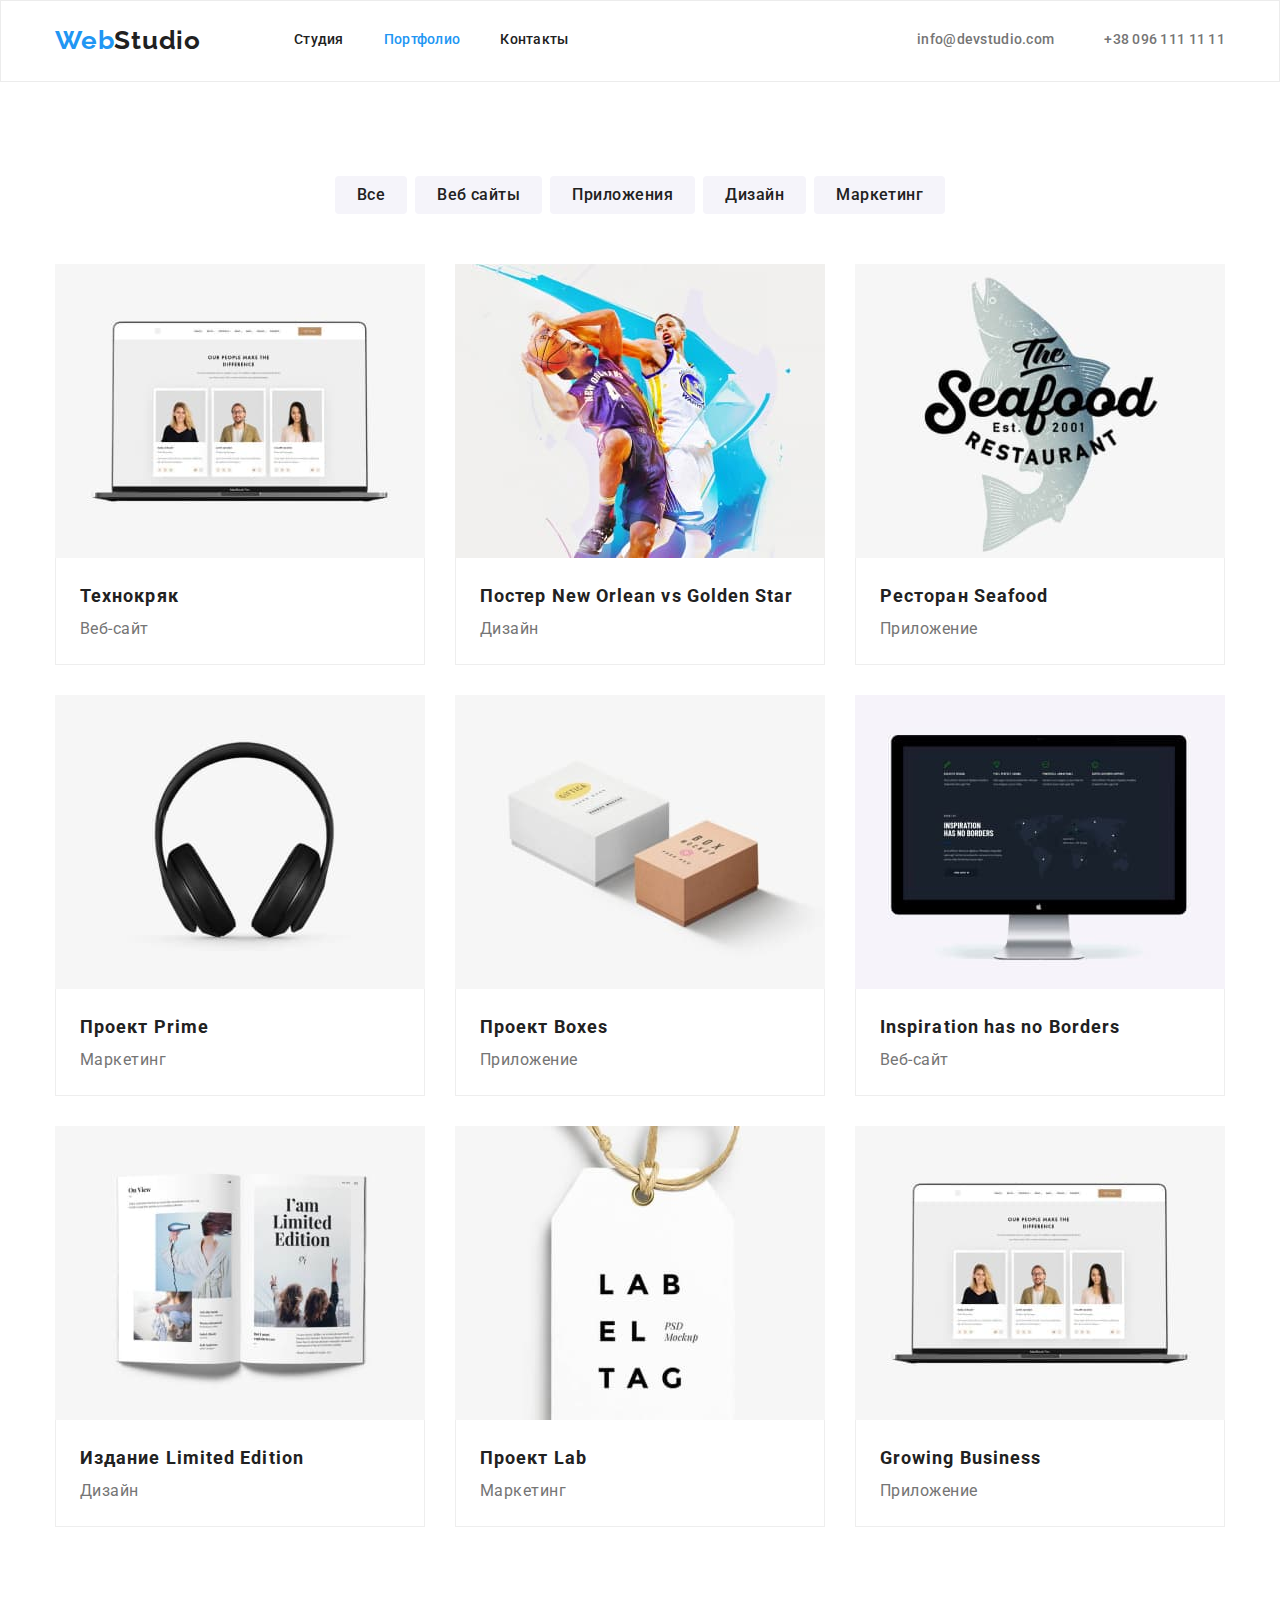
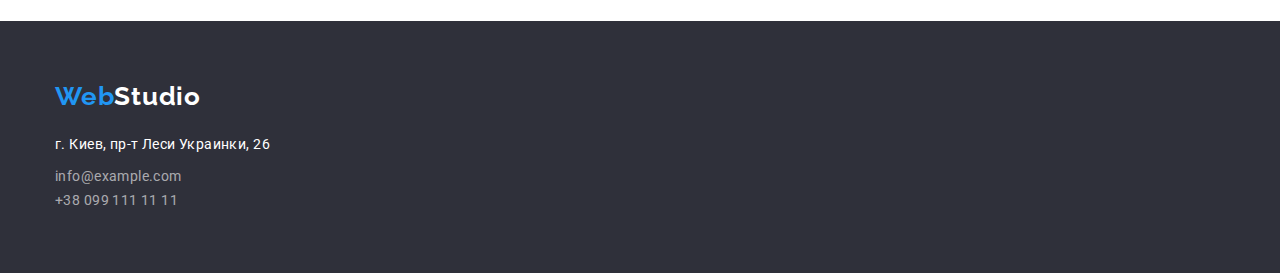
==== commit f8819a79: "3 ресабмит" ====
--- a/portfolio.html
+++ b/portfolio.html
@@ -15,34 +15,32 @@
 <body>
                                             
                                              <!-- HEADER -->
-    <!-- HEADER -->
-    <header class="header">
-        
-        <div class="container header-container">
-            <nav class="navigation">
-                <a class="logo link" href="./index.html" lang="en">
-                    <span class="logo-text"><span class="logo-two">Web</span>Studio</span>
-                </a>
-    
-                <ul class="nav list">
-    
-                    <li><a href="./index.html" class="link">Студия</a> </li>
-                    <li><a href="./portfolio.html" class="link current">Портфолио</a> </li>
-                    <li><a href="#" class="link">Контакты</a> </li>
-                </ul>
-    
-            </nav>
-    
-            <ul class="contacts-top">
-                <li>
-                    <a href="mailto:info@devstudio.com" class="link mail-link">info@devstudio.com</a>
-                </li>
-                <li>
-                    <a href="tel:+380961111111" class="link">+38 096 111 11 11</a>
-                </li>
+<header class="header">
+    <div class="container header-container">
+        <nav class="navigation">
+            <a class="logo link" href="./index.html" lang="en">
+                <span class="logo-text"><span class="logo-two">Web</span>Studio</span>
+            </a>
+
+            <ul class="nav list">
+
+                <li><a href="./index.html" class="link">Студия</a> </li>
+                <li><a href="./portfolio.html" class="link current">Портфолио</a> </li>
+                <li><a href="#" class="link">Контакты</a> </li>
             </ul>
-        </div>
-    </header>
+
+        </nav>
+
+        <ul class="contacts-top">
+            <li class="header-contacts">
+                <a href="mailto:info@devstudio.com" class="link mail-link">info@devstudio.com</a>
+            </li>
+            <li class="header-contacts">
+                <a href="tel:+380961111111" class="link">+38 096 111 11 11</a>
+            </li>
+        </ul>
+    </div>
+</header>
   <main>                                 
 
                                                              <!--h1 фильтра  -->
@@ -68,8 +66,8 @@
     <div class="card"> 
         <h3 class="project-title">Технокряк</h3>
         <p class="project-type">Веб-сайт</p>
+    </div>
     </a>
-    </div>
 </li>
 
 <li class="portfolio-page">
@@ -79,8 +77,8 @@
 <div class="card"> 
     <h3 class="project-title">Постер <span lang="en">New Orlean vs Golden Star</span> </h3>
     <p class="project-type">Дизайн</p>
-    </a>
 </div>
+</a>
 
 </li>
 
@@ -91,8 +89,8 @@
     <div class="card">
     <h3 class="project-title">Ресторан <span lang="en">Seafood</span></h3>
     <p class="project-type">Приложение</p>
+    </div>
     </a>
-    </div>
 </li>
 
 <li class="portfolio-page">
@@ -102,8 +100,8 @@
 <div class="card">
     <h3 class="project-title">Проект <span lang="en">Prime</span></h3>
     <p class="project-type"> Маркетинг</p>
-    </a>
 </div>
+</a>
 </li>
 
 <li class="portfolio-page">
@@ -113,8 +111,8 @@
 <div class="card"> 
         <h3 class="project-title">Проект <span lang="en">Boxes</span></h3>
         <p class="project-type">Приложение</p>
-     </a>
-</div>   
+</div>  
+</a>
 </li>
 
 <li class="portfolio-page">
@@ -125,8 +123,8 @@
     <div class="card">
         <h3 class="project-title"><span lang="en">Inspiration has no Borders</span></h3>
         <p class="project-type">Веб-сайт</p>
-        </a>
     </div>
+    </a>
 </li>
 
 <li class="portfolio-page">
@@ -137,8 +135,8 @@
     <div class="card"> 
         <h3 class="project-title">Издание <span lang="en">Limited Edition</span></h3>
         <p class="project-type">Дизайн</p>
-        </a>
     </div>
+    </a>
 </li>
 
 <li class="portfolio-page">
@@ -148,8 +146,8 @@
     <div class="card">
         <h3 class="project-title">Проект <span lang="en">Lab</span></h3>
         <p class="project-type">Маркетинг</p>
+    </div>
     </a>
-    </div>
 </li>
 
 <li class="portfolio-page">
@@ -159,8 +157,8 @@
     <div class="card"> 
         <h3 class="project-title"><span lang="en">Growing Business</span></h3>
         <p class="project-type">Приложение</p>
-     </a>
     </div>
+    </a>
 </li>
 </ul>
 </div>
--- a/css/style.css
+++ b/css/style.css
@@ -58,7 +58,9 @@
 ul {
   list-style: none;
 }
-
+a {
+  display: block;
+}
 .container {
   width: 1200px;
   padding-left: 15px;
@@ -178,7 +180,7 @@
 
   color: var(--accent-color);
 }
-.mail-link {
+.header-contacts:not(:last-child) {
   margin-right: 50px;
 }
 
@@ -260,9 +262,10 @@
   letter-spacing: 0.03em;
   color: var(--secondary-text-color);
   margin-top: 10px;
+}
+.advantages-li:not(:last-child) {
   margin-right: 30px;
 }
-
 /* -- Чем мы занимаемся --> */
 
 .about-title {
@@ -416,7 +419,7 @@
 .footer-tel {
   text-decoration: none;
 }
-.footer-contact:not(:last-child) {
+.footer .link:not(:last-child) {
   margin-bottom: 9px;
 }
 
